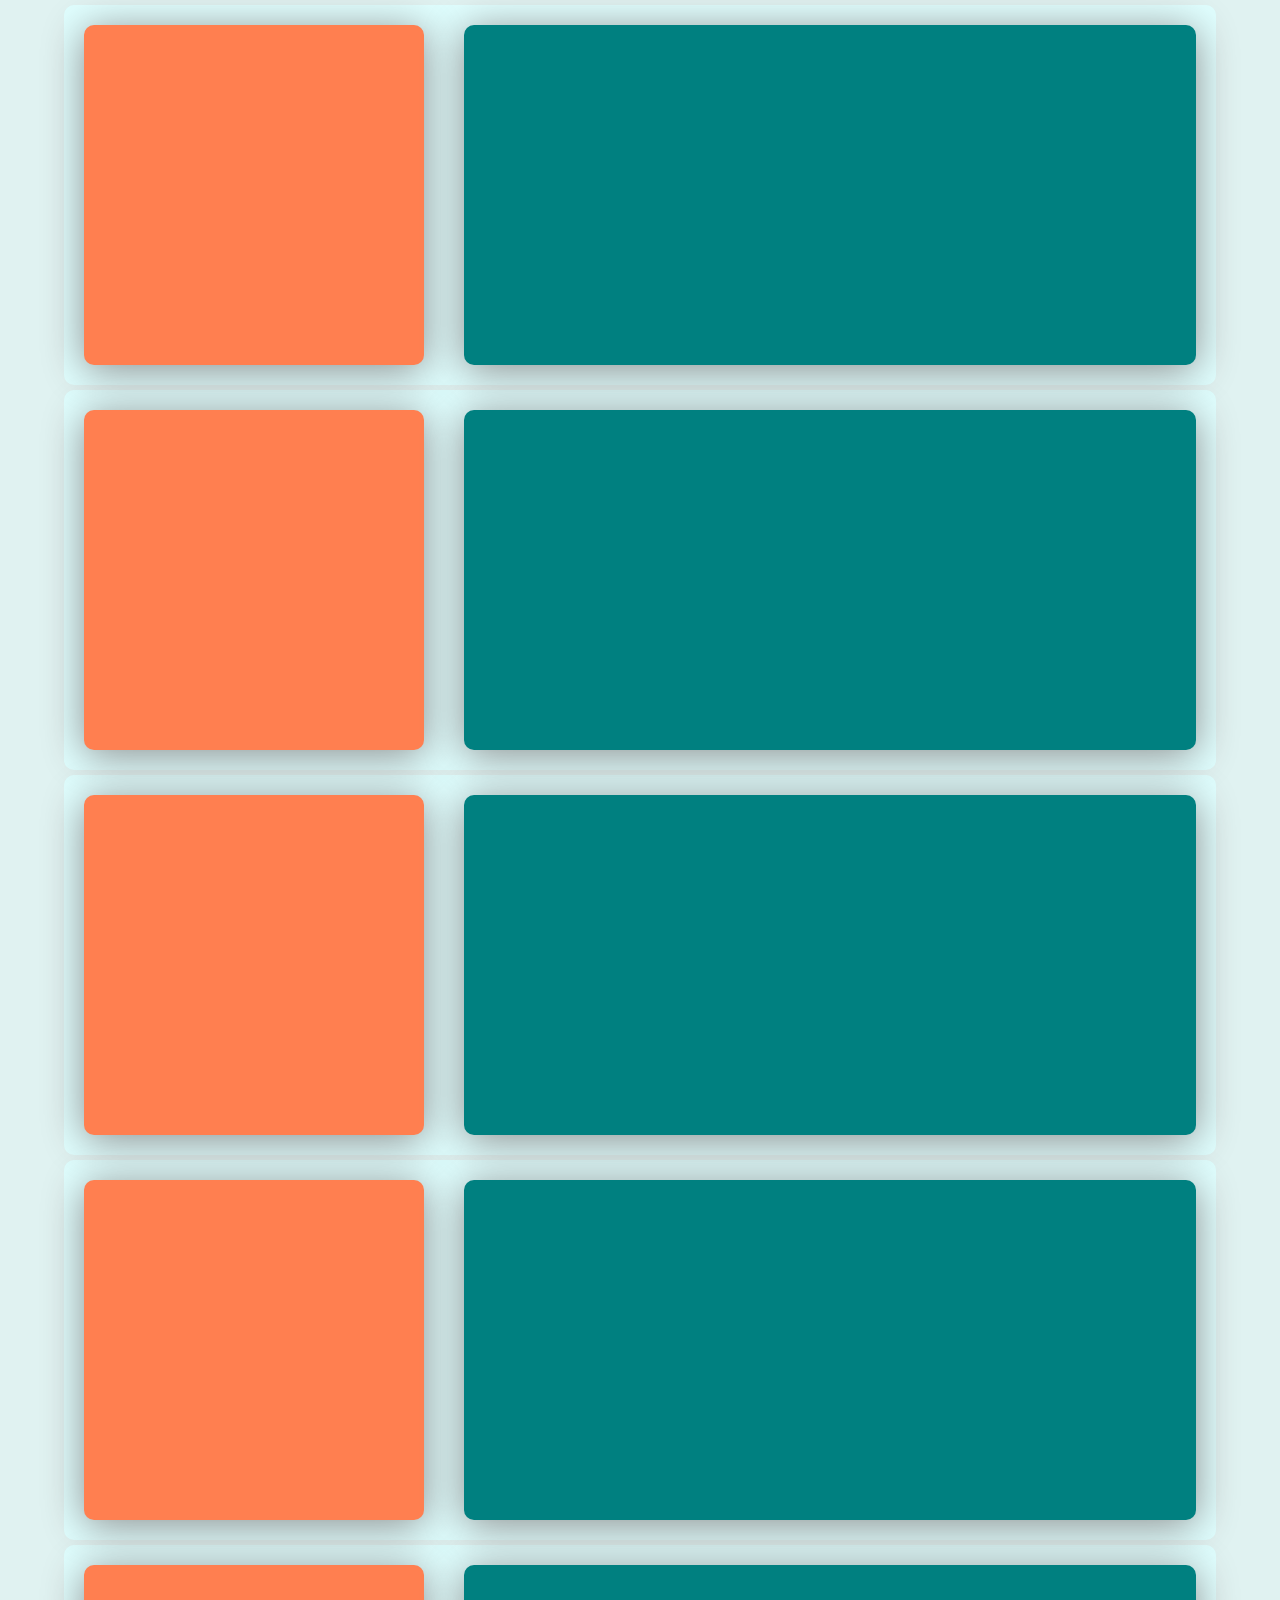
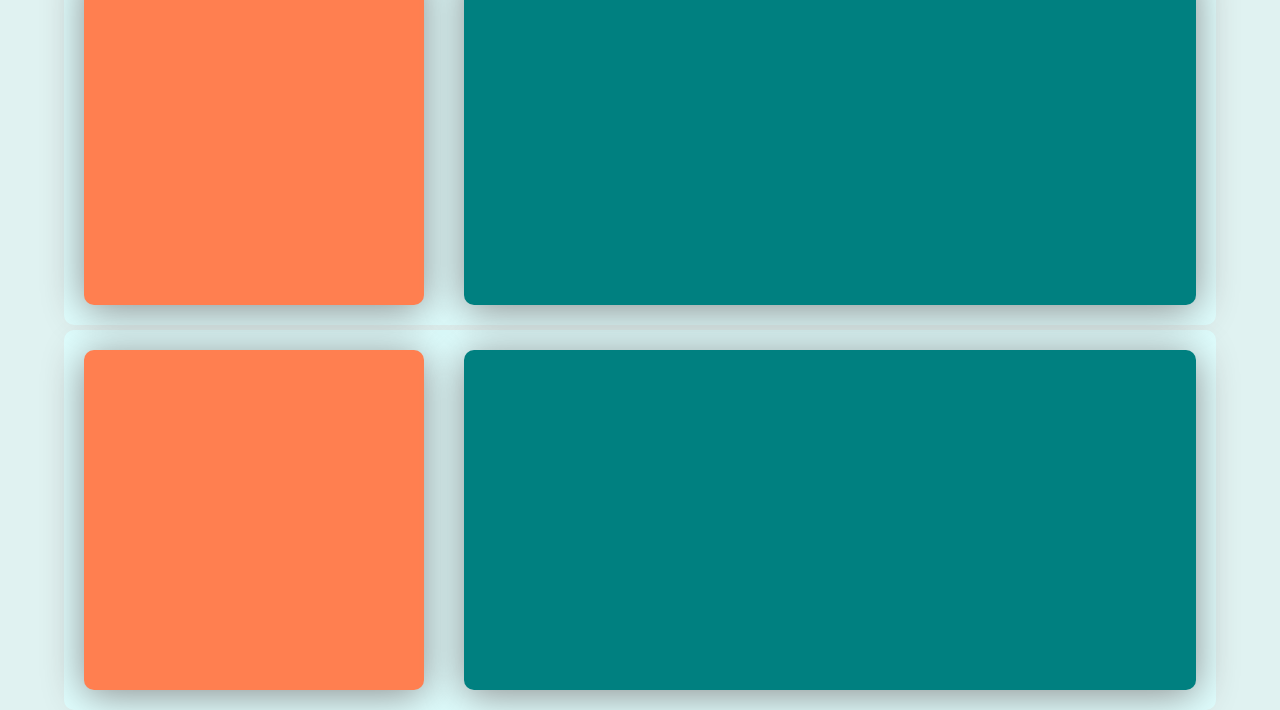
==== HTML/index.html @ 11c3c2e8 "view finished.(almost)" ====
<!DOCTYPE html>
    <head>
        <meta charset="utf-8">
        <title>Fresh New Kicks</title>
        <link rel="stylesheet" href="../CSS/positioning.css">
        <link rel="stylesheet" href="../CSS/designing.css">
    </head>
    <body>
        <div id="container">
            <div class="containerContent">
                <div class="roomView"></div>
                <div class="wallView"></div>
            </div>
            <div class="containerContent">
                <div class="roomView"></div>
                <div class="wallView"></div>
            </div>
            <div class="containerContent">
                <div class="roomView"></div>
                <div class="wallView"></div>
            </div>
            <div class="containerContent">
                <div class="roomView"></div>
                <div class="wallView"></div>
            </div>
            <div class="containerContent">
                <div class="roomView"></div>
                <div class="wallView"></div>
            </div>
            <div class="containerContent">
                <div class="roomView"></div>
                <div class="wallView"></div>
            </div>
        </div>
        
    </body>
</html>
---- CSS/positioning.css ----
body{
    height: 500px;
    width: 1200px;
    
    margin: auto;
	
    
    
	
}


#container{

    position: absolute;
    top: auto; right: 5vw; bottom: auto; left: 5vw;
    border: 15px solid orange
    /* no need to mention height, width. already defined in body */

    display: flex;
    flex-direction: column;

    
    
}

.containerContent{
    display: flex;
    flex-direction: row;

    margin-top: 5px;
}

.roomView{
    margin: 20px;
    padding: 20px;

    width: 300px;
    height: 300px;
    
    
    
}

.wallView{

    

    margin: 20px;
    padding: 20px;
    
    flex-grow: 1;/* instead of height and width, takes up the rest of the space left after whatever roomView occupies from container */
    
    
	
}
---- CSS/designing.css ----
body{
    background-color: #E0F2F1;
	
}


#container{
    border-radius: 5px;

    
    
}

.containerContent{
    border-radius: 10px;

    background-color: lightcyan;
    
}

.roomView{
    
    background: coral;
    border-radius: 10px;
    
    box-shadow: 0px 5px 40px #8c8c8c;
    
    transition: 1s box-shadow;
    
}

.wallView{

    background: teal;
    box-shadow: 0px 5px 40px #8c8c8c;
    border-radius: 10px;
	
	transition: 1s box-shadow;
	
}
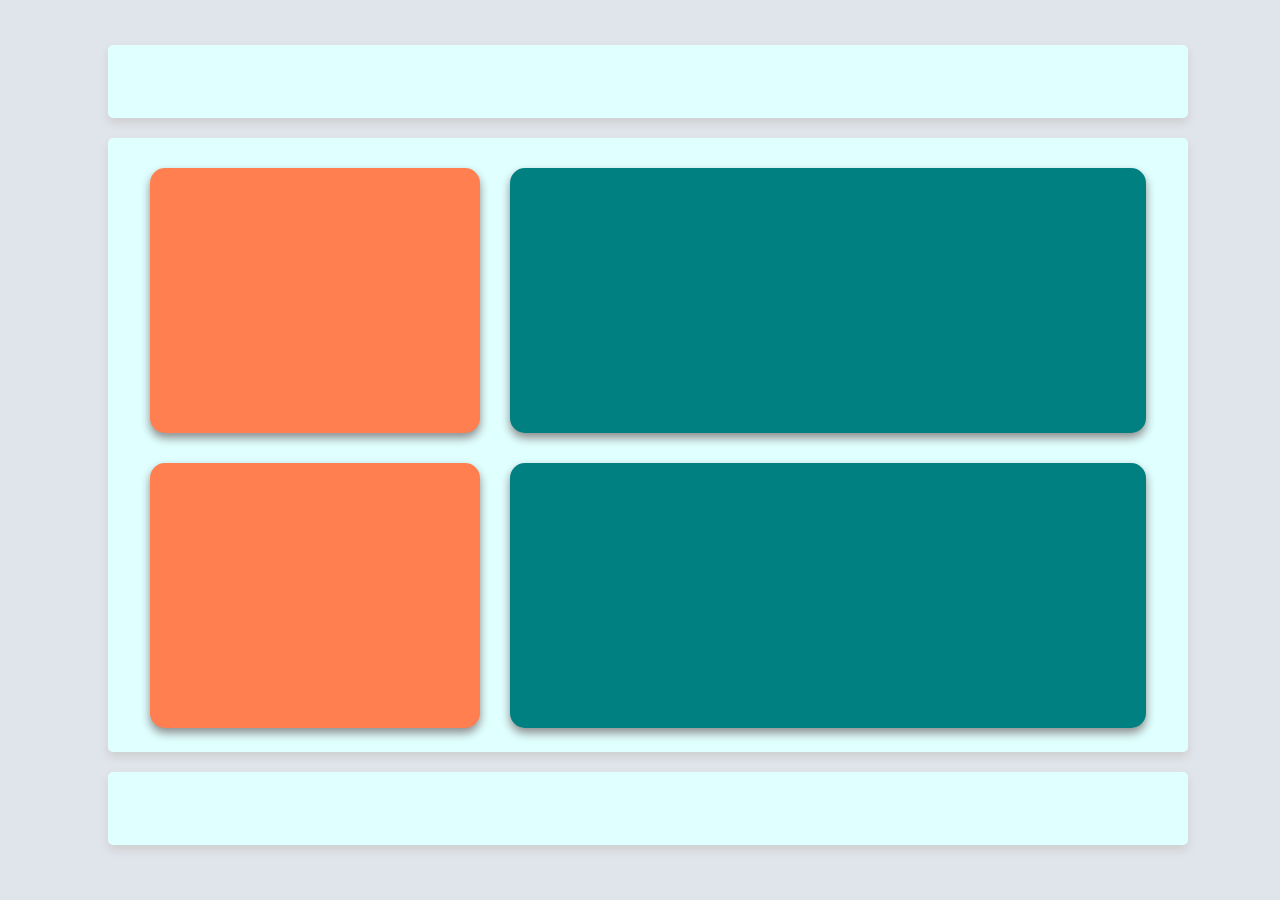
==== commit 1940db3f: "view complete(for real)" ====
--- a/HTML/index.html
+++ b/HTML/index.html
@@ -4,34 +4,30 @@
         <title>Fresh New Kicks</title>
         <link rel="stylesheet" href="../CSS/positioning.css">
         <link rel="stylesheet" href="../CSS/designing.css">
+        <link rel="stylesheet" href="../CSS/hover.css">
     </head>
     <body>
-        <div id="container">
-            <div class="containerContent">
-                <div class="roomView"></div>
-                <div class="wallView"></div>
+        <div id="content">
+            <div class="navigation"></div>
+            <div class="container">
+                <div class="containerContent">
+                    <div class="roomView"></div>
+                    <div class="wallView"></div>
+                </div>
+                <div class="containerContent">
+                    <div class="roomView"></div>
+                    <div class="wallView"></div>
+                </div>
+                <div class="containerContent">
+                    <div class="roomView"></div>
+                    <div class="wallView"></div>
+                </div>
+                <div class="containerContent">
+                    <div class="roomView"></div>
+                    <div class="wallView"></div>
+                </div>
             </div>
-            <div class="containerContent">
-                <div class="roomView"></div>
-                <div class="wallView"></div>
-            </div>
-            <div class="containerContent">
-                <div class="roomView"></div>
-                <div class="wallView"></div>
-            </div>
-            <div class="containerContent">
-                <div class="roomView"></div>
-                <div class="wallView"></div>
-            </div>
-            <div class="containerContent">
-                <div class="roomView"></div>
-                <div class="wallView"></div>
-            </div>
-            <div class="containerContent">
-                <div class="roomView"></div>
-                <div class="wallView"></div>
-            </div>
+            <div class="description"></div>
         </div>
-        
     </body>
 </html>--- a/CSS/positioning.css
+++ b/CSS/positioning.css
@@ -1,42 +1,76 @@
 body{
-    height: 500px;
-    width: 1200px;
-    
+
+    height: 100%;
+    width: 100%;
+     
+    position: relative; /* is for the bottom margin to work */
+
+    overflow: hidden;
+   
+}
+#content{
+    height: 800px;
+    width: 1080px;
+
     margin: auto;
-	
-    
-    
-	
-}
-
-
-#container{
-
-    position: absolute;
-    top: auto; right: 5vw; bottom: auto; left: 5vw;
-    border: 15px solid orange
-    /* no need to mention height, width. already defined in body */
+    margin-top: 5vh; /* this is the top margin that keeps everything centered, re acting to body positioning: relative */
+    margin-bottom: 5vh; /* i think top margin is what keeping it centered, there is not much effect of this one */
 
     display: flex;
     flex-direction: column;
 
+}
+.navigation {
+    height: 100px;
+    width: 100%;
+
+    margin-bottom: 20px;
+}
+.description{
+    height: 100px;
+    width: 100%;
+    
+    margin-top: 20px;
+}
+
+
+.container{
+
+    height: 100%;
+    width: 100%;
+    
+    overflow-y: scroll; /* smooth scroll at navigation pane click */
+
+    display: flex;
+    flex-direction: column;
+
+    padding-top: 15px;
+    padding-bottom: 15px;
+    
+}
+
+
+
+.containerContent{
+
+    height: 100%; /* reference: roomView */
+    width: 95%;
+
+    margin: auto;
+    
+
+    display: flex;
+    flex-direction: row;
     
     
 }
 
-.containerContent{
-    display: flex;
-    flex-direction: row;
-
-    margin-top: 5px;
-}
-
 .roomView{
-    margin: 20px;
-    padding: 20px;
+    margin: 15px;
+    padding: 15px;
 
     width: 300px;
-    height: 300px;
+    height: 235px;
     
     
     
@@ -46,11 +80,11 @@
 
     
 
-    margin: 20px;
-    padding: 20px;
+    margin: 15px;
+    padding: 15px;
     
     flex-grow: 1;/* instead of height and width, takes up the rest of the space left after whatever roomView occupies from container */
-    
+    /* container content flex */
     
 	
 }
--- a/CSS/designing.css
+++ b/CSS/designing.css
@@ -1,29 +1,41 @@
+
+
 body{
-    background-color: #E0F2F1;
+    background-color: #E0E5EC;
 	
 }
 
+.navigation {
+    border-radius: 5px;
+    
+    background: lightcyan;
 
-#container{
+    box-shadow: 0px 5px 10px rgb(206, 206, 206);
+}
+
+.description{
+    border-radius: 5px;
+    
+    background: lightcyan;
+
+    box-shadow: 0px 5px 10px rgb(206, 206, 206);
+}
+
+.container{
     border-radius: 5px;
 
-    
-    
+    background-color: lightcyan;
+    box-shadow: 0px 5px 10px rgb(206, 206, 206);
 }
 
-.containerContent{
-    border-radius: 10px;
 
-    background-color: lightcyan;
-    
-}
 
 .roomView{
     
     background: coral;
-    border-radius: 10px;
+    border-radius: 15px;
     
-    box-shadow: 0px 5px 40px #8c8c8c;
+    box-shadow: 0px 5px 10px #8c8c8c;
     
     transition: 1s box-shadow;
     
@@ -32,8 +44,8 @@
 .wallView{
 
     background: teal;
-    box-shadow: 0px 5px 40px #8c8c8c;
-    border-radius: 10px;
+    box-shadow: 0px 5px 10px #8c8c8c;
+    border-radius: 15px;
 	
 	transition: 1s box-shadow;
 	
--- a/CSS/hover.css
+++ b/CSS/hover.css
@@ -0,0 +1,11 @@
+.roomView:hover{
+    cursor: pointer;
+    transition: 0.5s box-shadow;
+    box-shadow: 0px 5px 20px coral;
+}
+
+.wallView:hover{
+    cursor: pointer;
+    transition: 0.5s box-shadow;
+    box-shadow: 0px 5px 20px teal;
+}